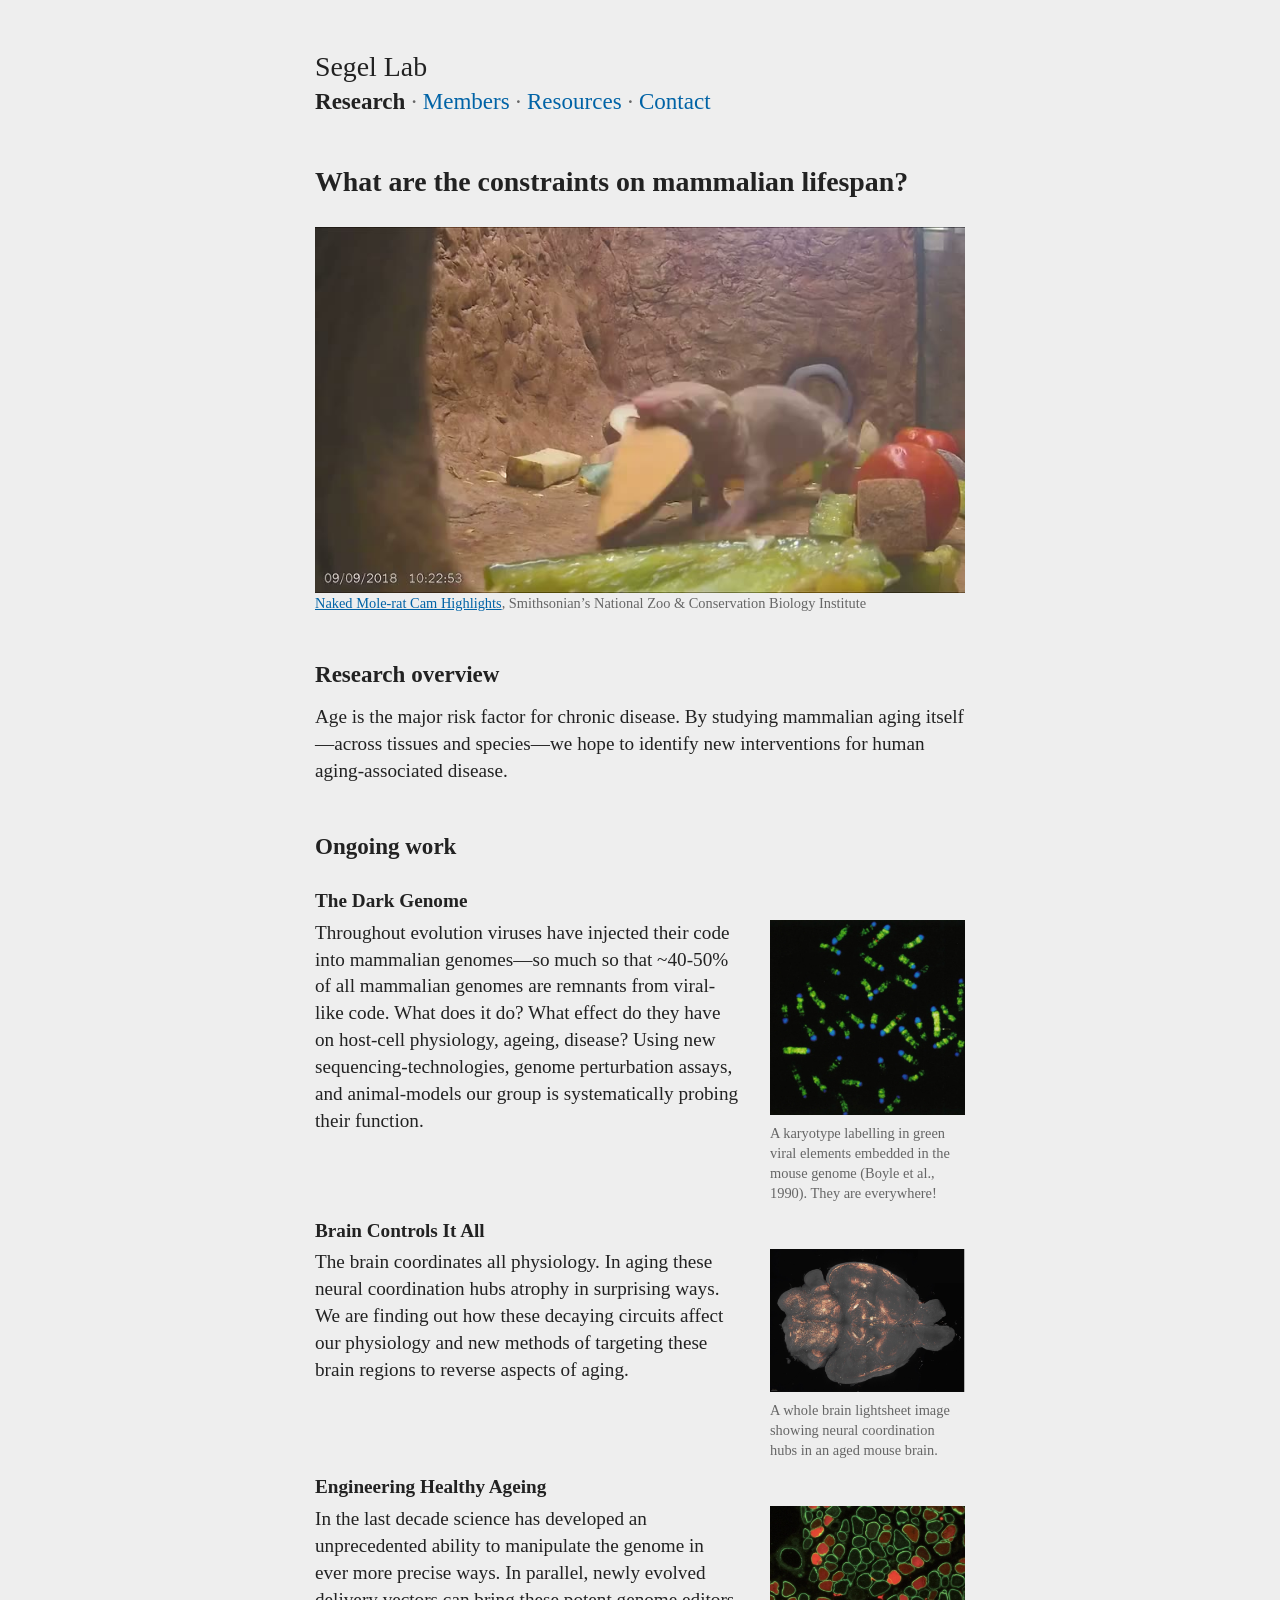
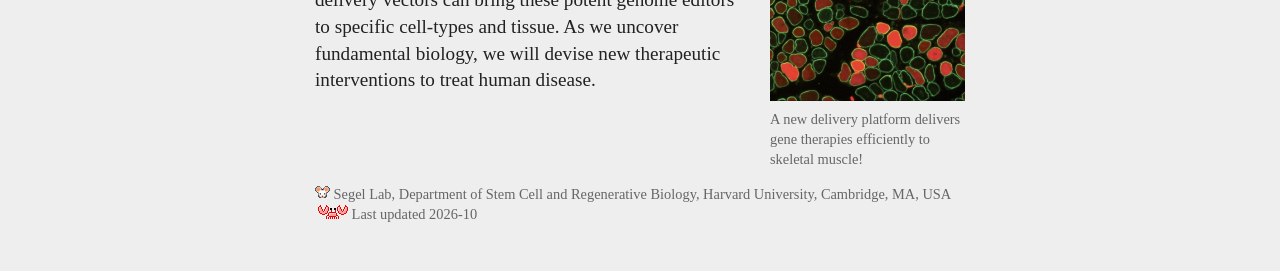
==== index.html @ d128a126 "website" ====
<!doctype html>
<html lang="en">
  <head>
    <meta charset="utf-8" />
    <meta name="viewport" content="width=device-width, initial-scale=1" />
    <title>About - Segel Lab</title>
    <meta
      name="description"
      content="The Segel Lab studies the constraints on mammalian lifespan at the Department of Stem Cell and Regenerative Biology, Harvard University."
    />
    <link rel="stylesheet" href="style.css" />
    <link rel="icon" href="img/favicon.svg" type="image/svg+xml" />
  </head>
  <body>
    <header>
      <a href="index.html" class="brand">Segel Lab</a>
      <nav>
        <ul>
          <li><a href="index.html" aria-current="page">Research</a></li>
          <li><a href="members.html">Members</a></li>
          <li><a href="resources.html">Resources</a></li>
          <li><a href="contact.html">Contact</a></li>
        </ul>
      </nav>
    </header>

    <h1>What are the constraints on mammalian lifespan?</h1>

    <figure class="cam">
      <video
        src="img/molerat.mp4"
        poster="img/molerat.jpg"
        title="Naked mole rat cam"
        autoplay
        muted
        loop
        playsinline
      ></video>
      <img
        class="cam-still"
        src="img/molerat.jpg"
        alt="A naked mole rat feeding on vegetables in its burrow."
      />
      <figcaption>
        <a href="https://www.youtube.com/watch?v=ZL0afYeNxtY"
          >Naked Mole-rat Cam Highlights</a
        >, Smithsonian&rsquo;s National Zoo &amp; Conservation Biology Institute
      </figcaption>
    </figure>

    <h2>Research overview</h2>

    <p>
      Age is the major risk factor for chronic disease. By studying mammalian
      aging itself—across tissues and species—we hope to identify new
      interventions for human aging-associated disease.
    </p>

    <h2>Ongoing work</h2>

    <section>
      <h3>The Dark Genome</h3>
      <figure>
        <img
          src="img/karyotype.jpg"
          width="1400"
          height="1400"
          loading="lazy"
          alt="Mouse karyotype with viral elements embedded throughout the genome labelled in green."
        />
        <figcaption>
          A karyotype labelling in green viral elements embedded in the mouse
          genome (Boyle et al., 1990). They are everywhere!
        </figcaption>
      </figure>
      <p>
        Throughout evolution viruses have injected their code into mammalian
        genomes—so much so that ~40-50% of all mammalian genomes are remnants
        from viral-like code. What does it do? What effect do they have on
        host-cell physiology, ageing, disease? Using new
        sequencing-technologies, genome perturbation assays, and animal-models
        our group is systematically probing their function.
      </p>
    </section>

    <section>
      <h3>Brain Controls It All</h3>
      <figure>
        <img
          src="img/lightsheet.jpg"
          width="1400"
          height="1023"
          loading="lazy"
          alt="Whole-brain lightsheet microscopy image of an aged mouse brain, showing neural coordination hubs."
        />
        <figcaption>
          A whole brain lightsheet image showing neural coordination hubs in an
          aged mouse brain.
        </figcaption>
      </figure>
      <p>
        The brain coordinates all physiology. In aging these neural coordination
        hubs atrophy in surprising ways. We are finding out how these decaying
        circuits affect our physiology and new methods of targeting these brain
        regions to reverse aspects of aging.
      </p>
    </section>

    <section>
      <h3>Engineering Healthy Ageing</h3>
      <figure>
        <img
          src="img/muscle-delivery.jpg"
          width="1400"
          height="1400"
          loading="lazy"
          alt="Fluorescence imaging of skeletal muscle showing efficient gene therapy delivery by a new vector platform."
        />
        <figcaption>
          A new delivery platform delivers gene therapies efficiently to
          skeletal muscle!
        </figcaption>
      </figure>
      <p>
        In the last decade science has developed an unprecedented ability to
        manipulate the genome in ever more precise ways. In parallel, newly
        evolved delivery vectors can bring these potent genome editors to
        specific cell-types and tissue. As we uncover fundamental biology, we
        will devise new therapeutic interventions to treat human disease.
      </p>
    </section>

    <footer>
      <img src="img/mouse.gif" alt="" width="15" height="13" />
      Segel Lab, Department of Stem Cell and Regenerative Biology, Harvard
      University, Cambridge, MA, USA<br />
      <img src="img/crab.gif" alt="" width="33" height="15" />
      Last updated 2026-10
    </footer>
  </body>
</html>
---- style.css ----
html {
  -webkit-text-size-adjust: 100%;
  font-size: 120%;
}

:root {
  --font: Times New Roman, serif;

  --size-body: 1rem;
  --size-caption: 0.75rem;
  --size-h1: 1.45rem;
  --size-h2: 1.2rem;
  --size-h3: var(--size-body);

  --weight-bold: 700;

  --bg: #eee;
  --fg: #222;
  --link: #0063a6;
  --muted: #666;
  --visited: #941352;

  --leading-body: 1.4;
  --leading-snug: 1.3;
  --leading-tight: 1.2;

  --space-lg: 2.5rem;
  --space-md: 1.5rem;
  --space-sm: 0.8rem;
  --space-xs: 0.3rem;

  --measure: 650px;
}

body {
  background: var(--bg);
  color: var(--fg);
  font-family: var(--font);
  font-size: var(--size-body);
  line-height: var(--leading-body);
  margin: var(--space-lg) auto;
  max-width: var(--measure);
  overflow-wrap: break-word;
  padding: 0 var(--space-md);
}

h1 {
  font-size: var(--size-h1);
  line-height: var(--leading-tight);
  margin: 0 0 var(--space-md);
}

h2 {
  clear: both;
  font-size: var(--size-h2);
  line-height: var(--leading-tight);
  margin: var(--space-lg) 0 var(--space-sm);
}

h3 {
  clear: both;
  font-size: var(--size-h3);
  line-height: var(--leading-snug);
  margin: var(--space-md) 0 var(--space-xs);
}

p {
  margin: 0 0 var(--space-sm);
}

a {
  color: var(--link);
}

a:visited {
  color: var(--visited);
}

:focus-visible {
  outline: 2px solid var(--link);
  outline-offset: 2px;
}

img {
  height: auto;
  max-width: 100%;
}

figcaption {
  color: var(--muted);
  font-size: var(--size-caption);
}

header {
  margin-bottom: var(--space-lg);
}

.brand:link,
.brand:visited {
  color: var(--fg);
  font-size: var(--size-h1);
  text-decoration: none;
}

nav {
  font-size: var(--size-h2);
  line-height: var(--leading-snug);
}

nav ul {
  list-style: none;
  margin: 0;
  padding: 0;
}

nav li {
  display: inline;
}

nav li:not(:last-child)::after {
  color: var(--muted);
  content: " · ";
}

nav a {
  text-decoration: none;
}

nav a:hover {
  text-decoration: underline;
}

nav [aria-current="page"] {
  color: var(--fg);
  font-weight: var(--weight-bold);
}

figure {
  margin: 0 0 var(--space-md);
}

.cam video {
  aspect-ratio: 16 / 9;
  display: block;
  width: 100%;
}

.cam-still {
  display: none;
}

.member {
  clear: both;
  display: flow-root;
  margin-bottom: var(--space-lg);
}

.member img {
  aspect-ratio: 4 / 5;
  float: right;
  margin-left: var(--space-md);
  object-fit: cover;
  width: 8rem;
}

.member h2 {
  clear: none;
  margin-top: 0;
}

section figure {
  float: right;
  margin: 0 0 var(--space-sm) var(--space-md);
  width: 30%;
}

section figure img {
  width: 100%;
}

footer {
  clear: both;
  color: var(--muted);
  font-size: var(--size-caption);
  line-height: var(--leading-snug);
}

@media (prefers-reduced-motion: reduce) {
  .cam video {
    display: none;
  }

  .cam-still {
    display: block;
  }
}

@media (max-width: 30rem) {
  .member img {
    float: none;
    margin: 0 0 var(--space-sm);
  }

  section figure {
    float: none;
    margin: 0 0 var(--space-sm);
    width: 100%;
  }
}
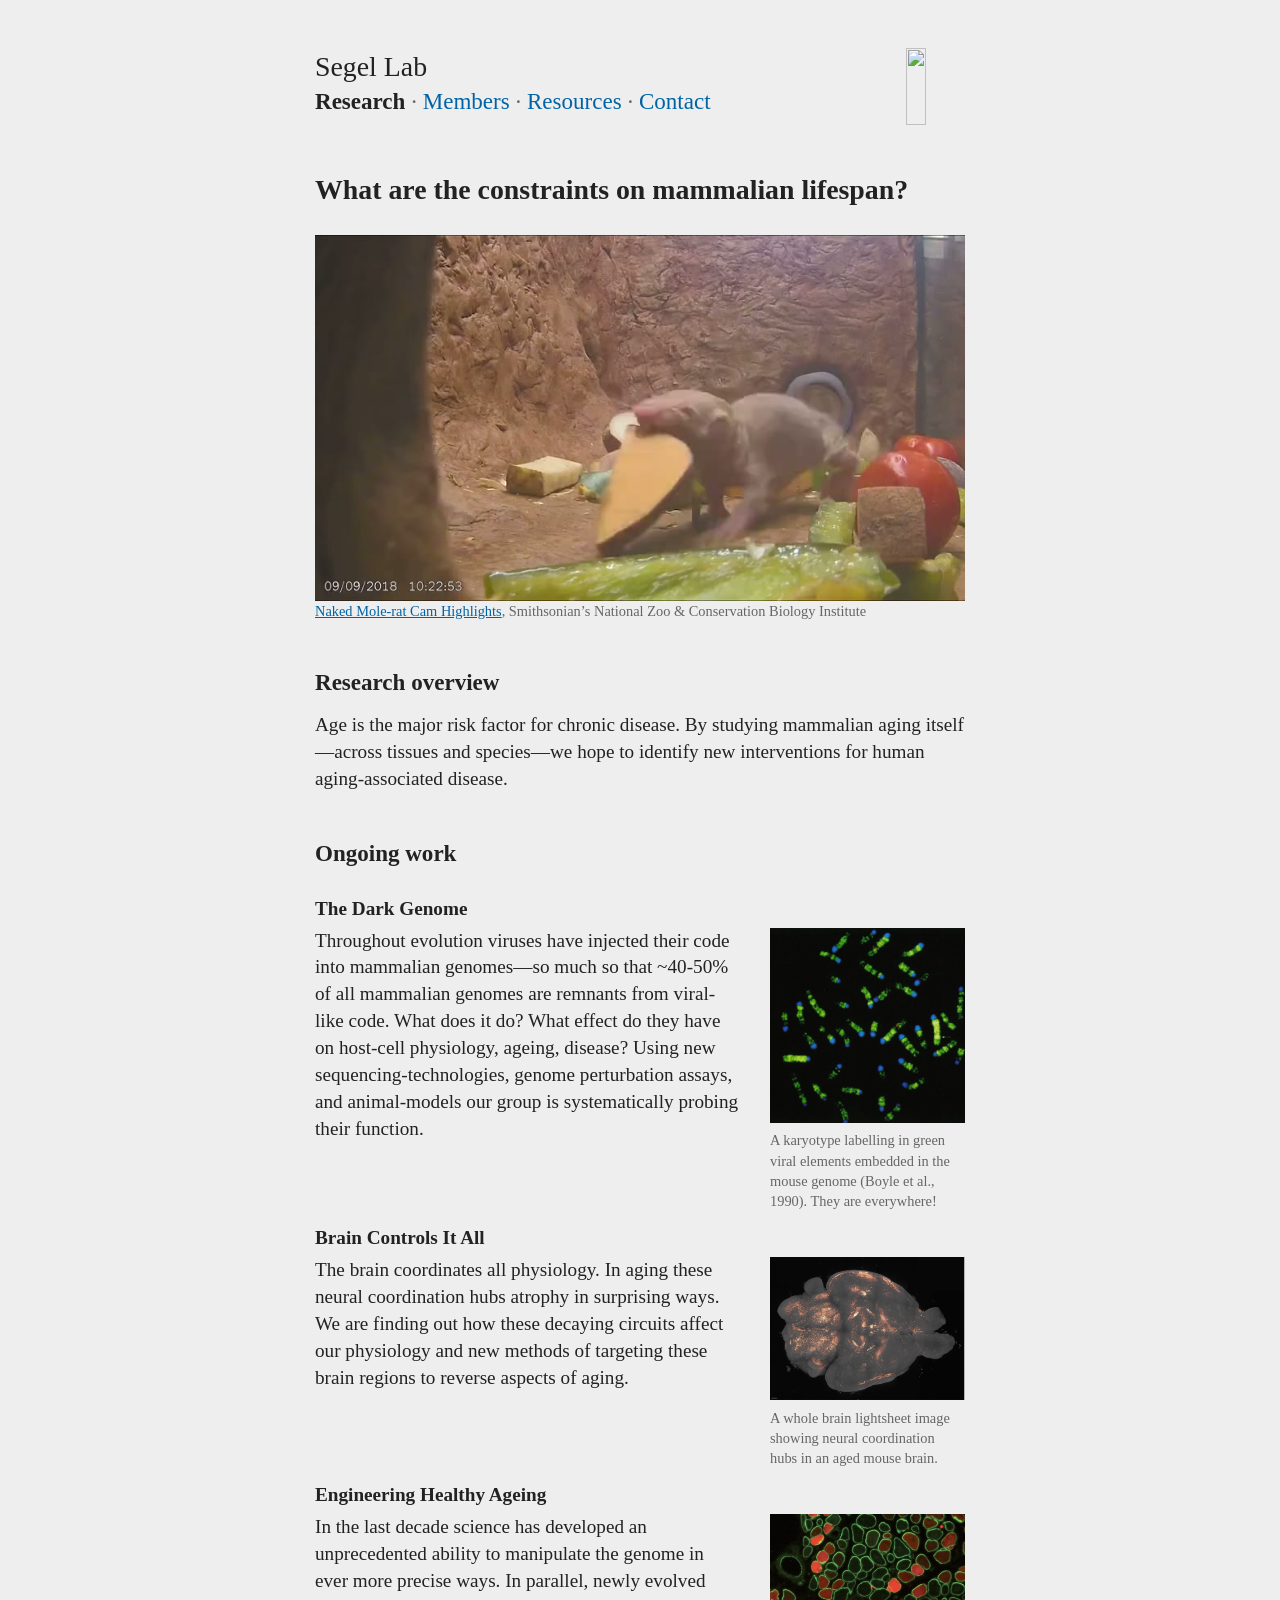
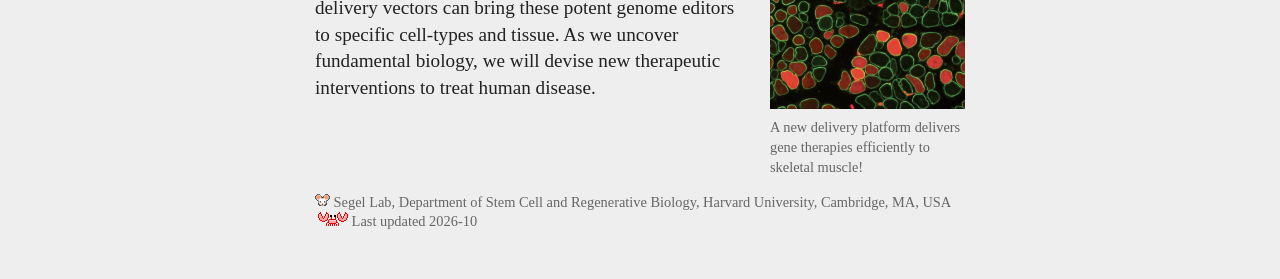
==== commit 92edab09: "add gif" ====
--- a/index.html
+++ b/index.html
@@ -13,6 +13,7 @@
   </head>
   <body>
     <header>
+      <img class="dna" src="img/dna.gif" alt="" width="92" height="120" />
       <a href="index.html" class="brand">Segel Lab</a>
       <nav>
         <ul>
--- a/style.css
+++ b/style.css
@@ -92,7 +92,14 @@
 }
 
 header {
+  display: flow-root;
   margin-bottom: var(--space-lg);
+}
+
+.dna {
+  float: right;
+  height: 4rem;
+  width: auto;
 }
 
 .brand:link,
@@ -193,6 +200,10 @@
   .cam-still {
     display: block;
   }
+
+  .dna {
+    display: none;
+  }
 }
 
 @media (max-width: 30rem) {
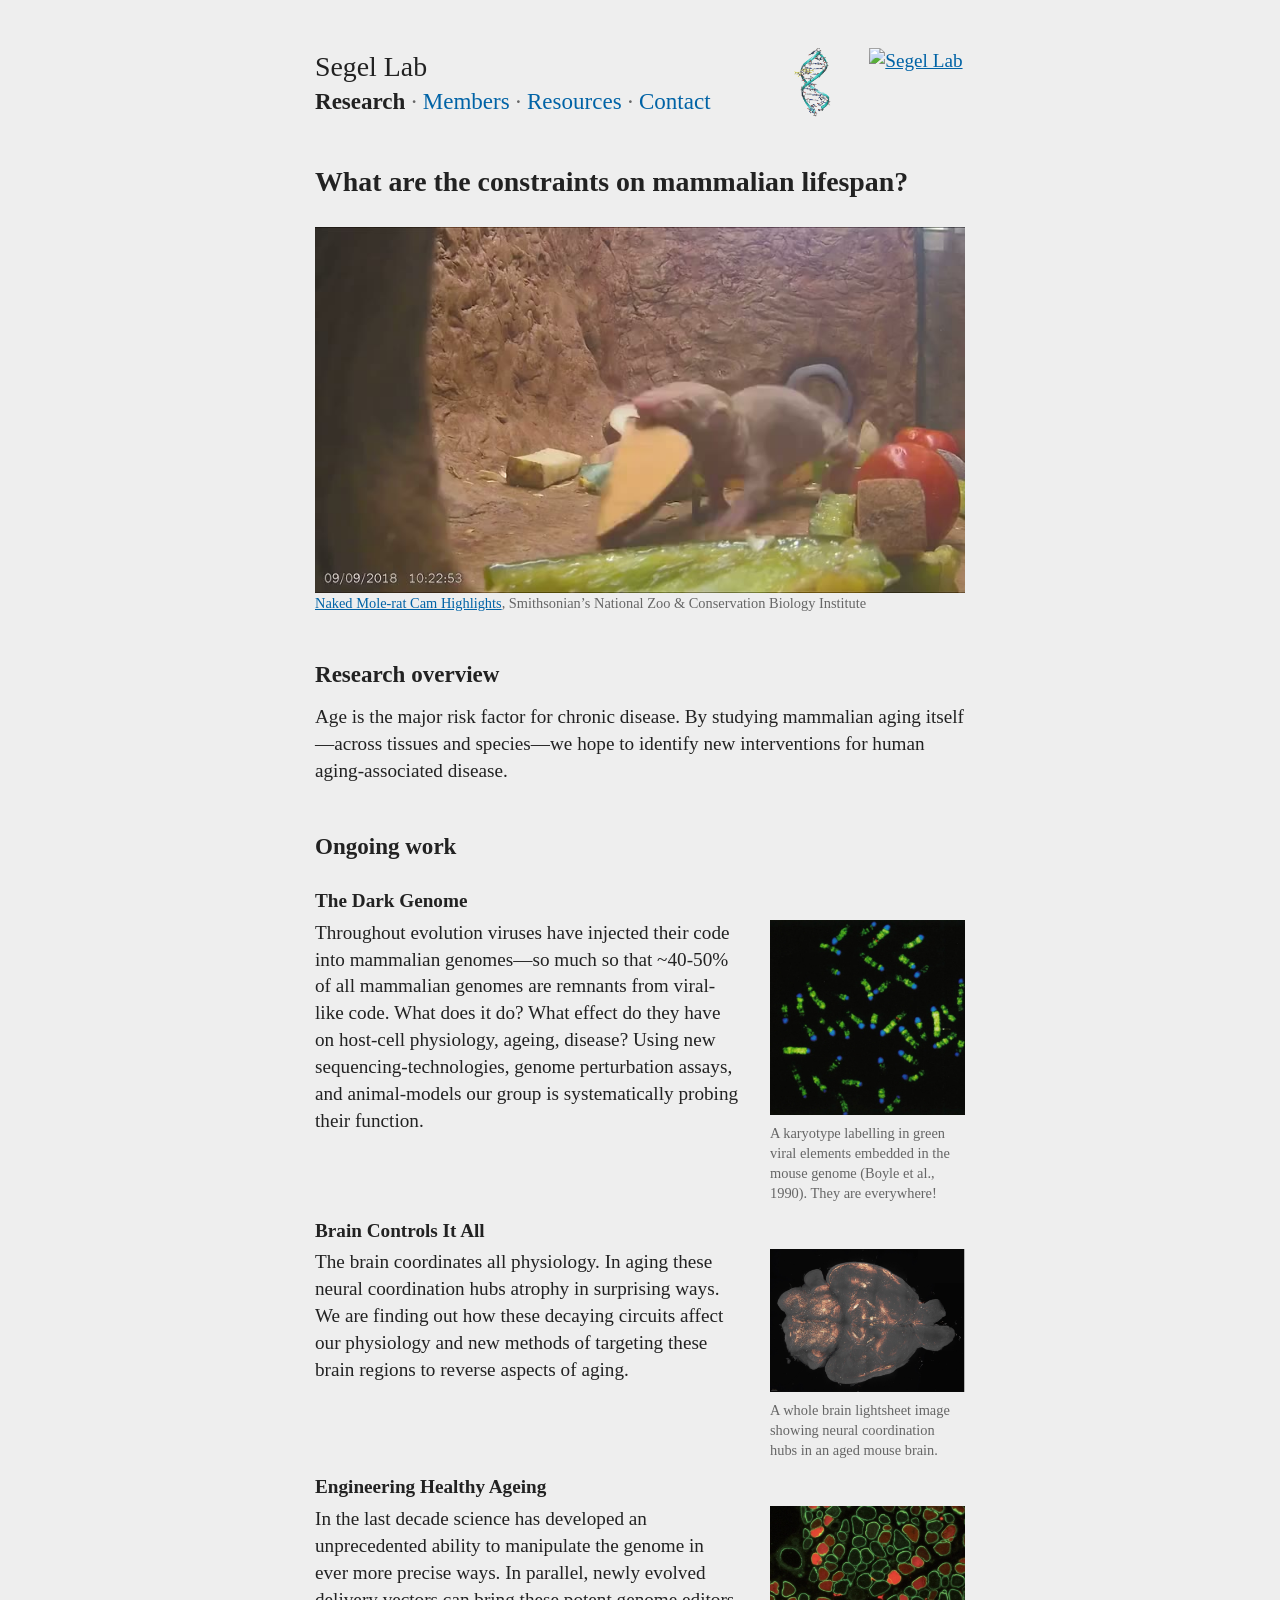
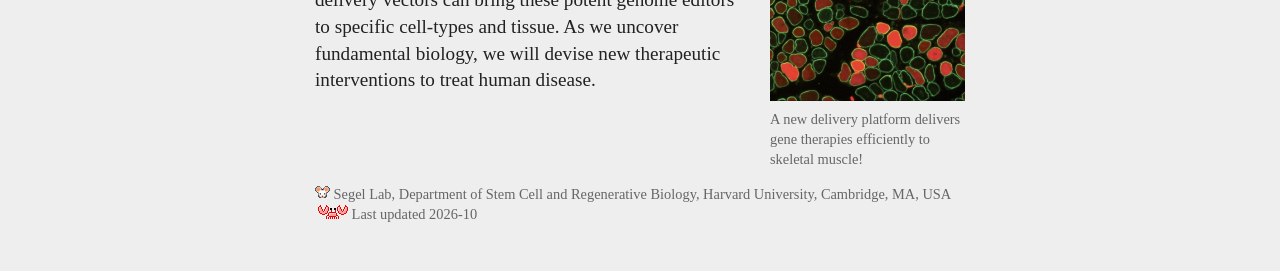
==== commit f5929884: "add favicon and logo" ====
--- a/index.html
+++ b/index.html
@@ -9,20 +9,24 @@
       content="The Segel Lab studies the constraints on mammalian lifespan at the Department of Stem Cell and Regenerative Biology, Harvard University."
     />
     <link rel="stylesheet" href="style.css" />
-    <link rel="icon" href="img/favicon.svg" type="image/svg+xml" />
+    <link rel="icon" href="img/favicon.png" type="image/png" />
+    <link rel="apple-touch-icon" href="img/favicon.png" />
   </head>
   <body>
     <header>
+      <div class="title">
+        <a href="index.html" class="brand">Segel Lab</a>
+        <nav>
+          <ul>
+            <li><a href="index.html" aria-current="page">Research</a></li>
+            <li><a href="members.html">Members</a></li>
+            <li><a href="resources.html">Resources</a></li>
+            <li><a href="contact.html">Contact</a></li>
+          </ul>
+        </nav>
+      </div>
       <img class="dna" src="img/dna.gif" alt="" width="92" height="120" />
-      <a href="index.html" class="brand">Segel Lab</a>
-      <nav>
-        <ul>
-          <li><a href="index.html" aria-current="page">Research</a></li>
-          <li><a href="members.html">Members</a></li>
-          <li><a href="resources.html">Resources</a></li>
-          <li><a href="contact.html">Contact</a></li>
-        </ul>
-      </nav>
+      <a href="index.html" class="logo"><img src="img/logo.png" alt="Segel Lab" width="500" height="360" /></a>
     </header>
 
     <h1>What are the constraints on mammalian lifespan?</h1>
--- a/style.css
+++ b/style.css
@@ -92,14 +92,14 @@
 }
 
 header {
-  display: flow-root;
+  align-items: center;
+  display: flex;
+  gap: var(--space-md);
   margin-bottom: var(--space-lg);
 }
 
-.dna {
-  float: right;
-  height: 4rem;
-  width: auto;
+.title {
+  margin-right: auto;
 }
 
 .brand:link,
@@ -107,6 +107,15 @@
   color: var(--fg);
   font-size: var(--size-h1);
   text-decoration: none;
+}
+
+.dna,
+.logo img {
+  display: block;
+  height: calc(
+    var(--size-h1) * var(--leading-body) + var(--size-h2) * var(--leading-snug)
+  );
+  width: auto;
 }
 
 nav {
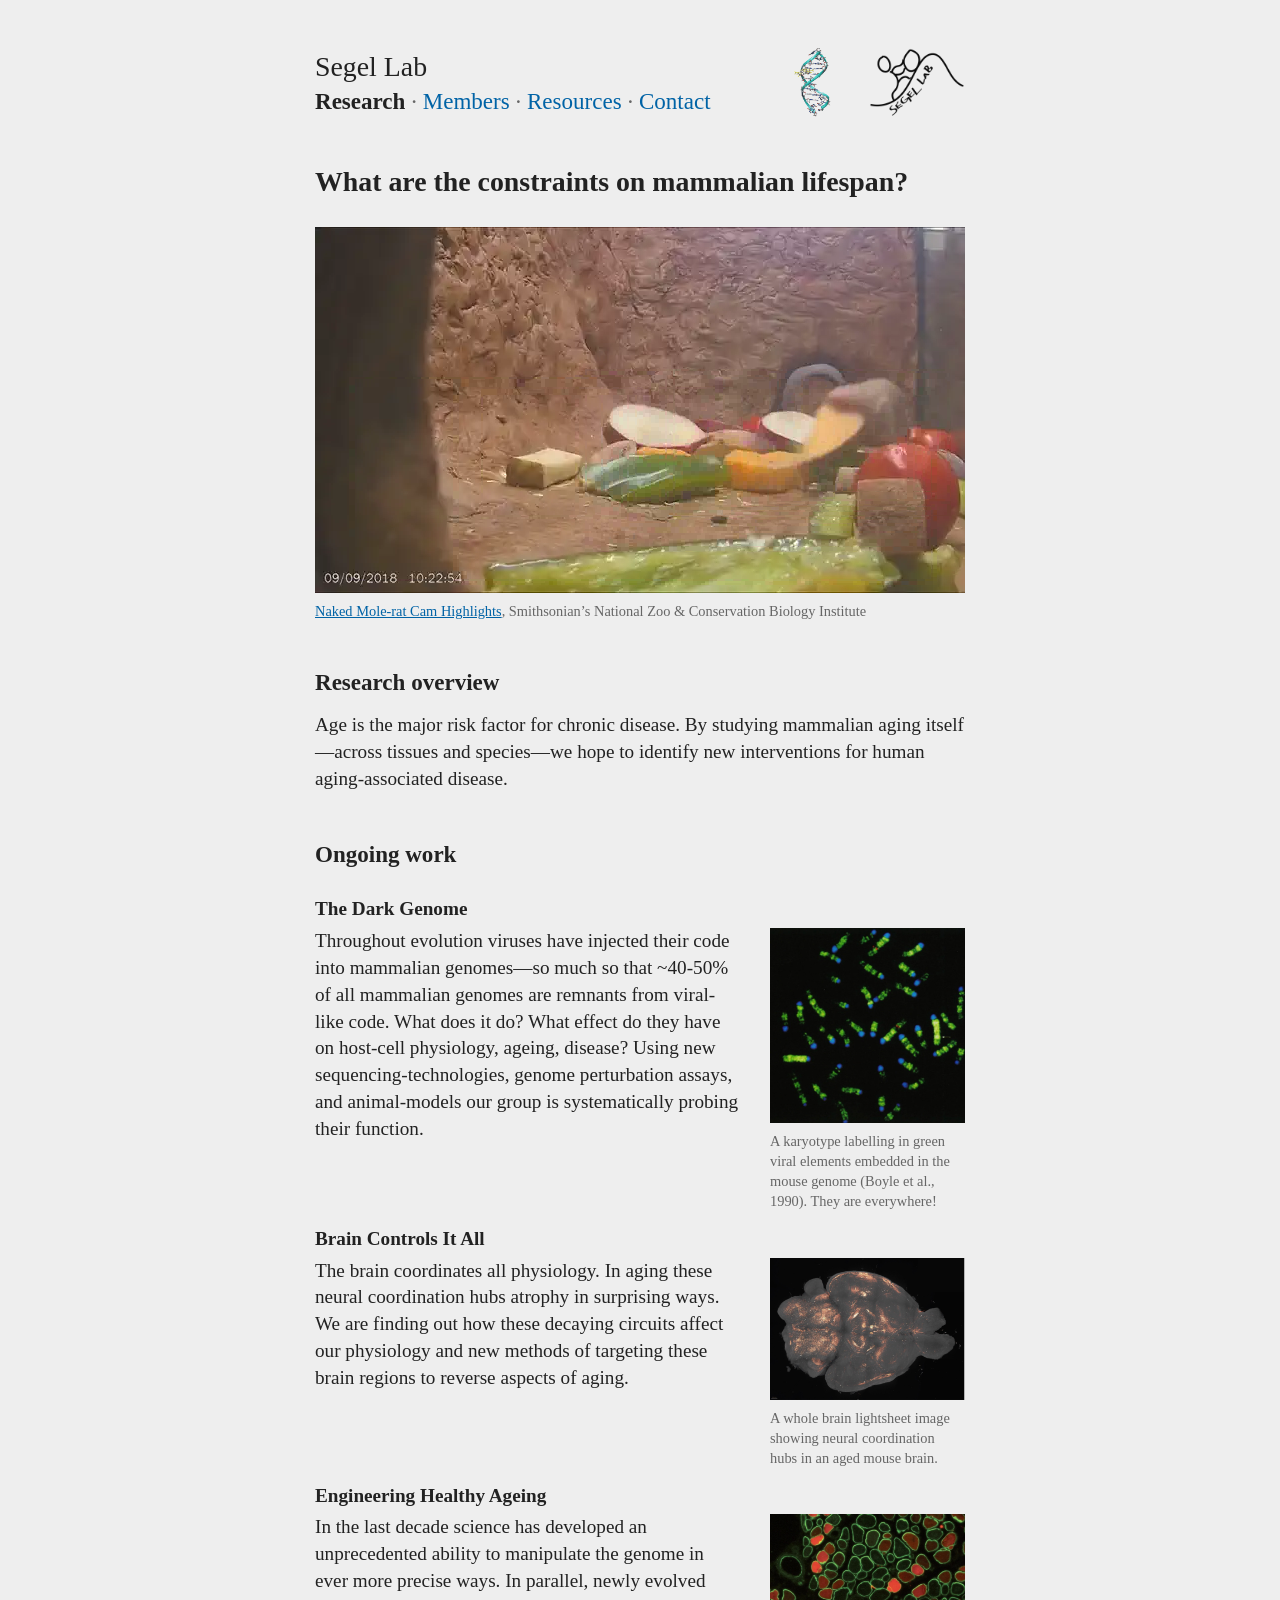
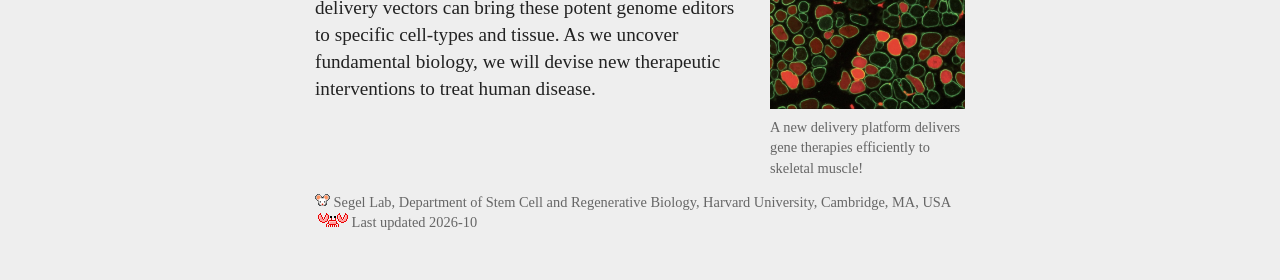
==== commit 63574831: "use webp for mole rat" ====
--- a/index.html
+++ b/index.html
@@ -32,15 +32,13 @@
     <h1>What are the constraints on mammalian lifespan?</h1>
 
     <figure class="cam">
-      <video
-        src="img/molerat.mp4"
-        poster="img/molerat.jpg"
-        title="Naked mole rat cam"
-        autoplay
-        muted
-        loop
-        playsinline
-      ></video>
+      <img
+        class="cam-loop"
+        src="img/molerat.webp"
+        alt="A naked mole rat feeding on vegetables in its burrow."
+        width="650"
+        height="366"
+      />
       <img
         class="cam-still"
         src="img/molerat.jpg"
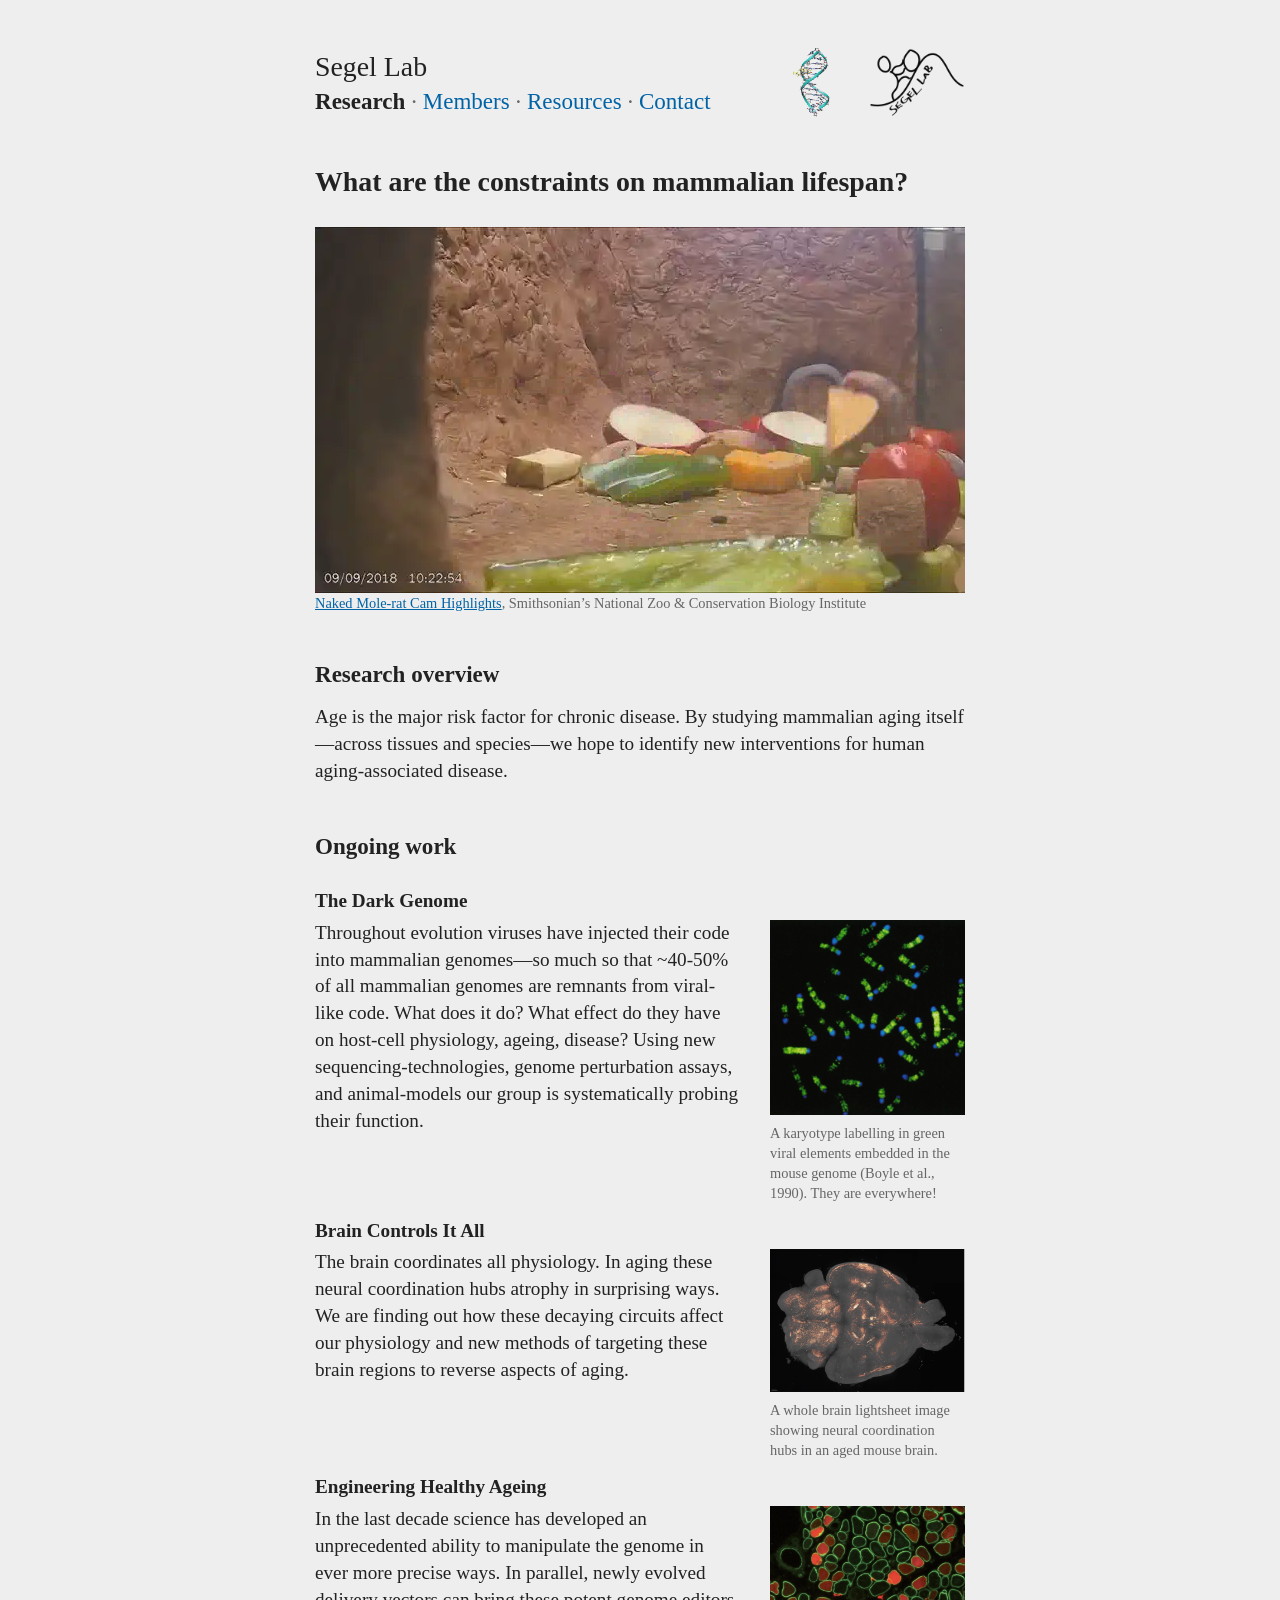
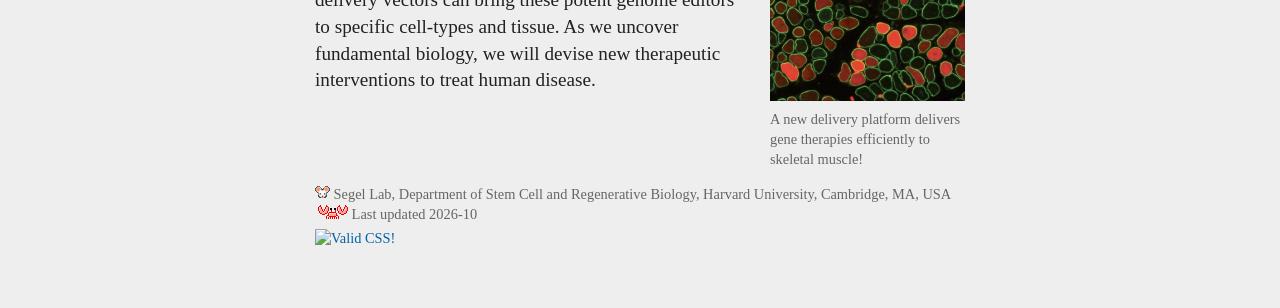
==== commit 901d2e34: "add css badge" ====
--- a/index.html
+++ b/index.html
@@ -139,6 +139,8 @@
       University, Cambridge, MA, USA<br />
       <img src="img/crab.gif" alt="" width="33" height="15" />
       Last updated 2026-10
+      <br />
+      <a href="https://jigsaw.w3.org/css-validator/check/referer"><img class="badge" src="https://jigsaw.w3.org/css-validator/images/vcss" alt="Valid CSS!" width="88" height="31" /></a>
     </footer>
   </body>
 </html>
--- a/style.css
+++ b/style.css
@@ -155,7 +155,7 @@
   margin: 0 0 var(--space-md);
 }
 
-.cam video {
+.cam-loop {
   aspect-ratio: 16 / 9;
   display: block;
   width: 100%;
@@ -194,6 +194,11 @@
   width: 100%;
 }
 
+.badge {
+  display: inline-block;
+  margin-top: var(--space-xs);
+}
+
 footer {
   clear: both;
   color: var(--muted);
@@ -202,7 +207,7 @@
 }
 
 @media (prefers-reduced-motion: reduce) {
-  .cam video {
+  .cam-loop {
     display: none;
   }
 
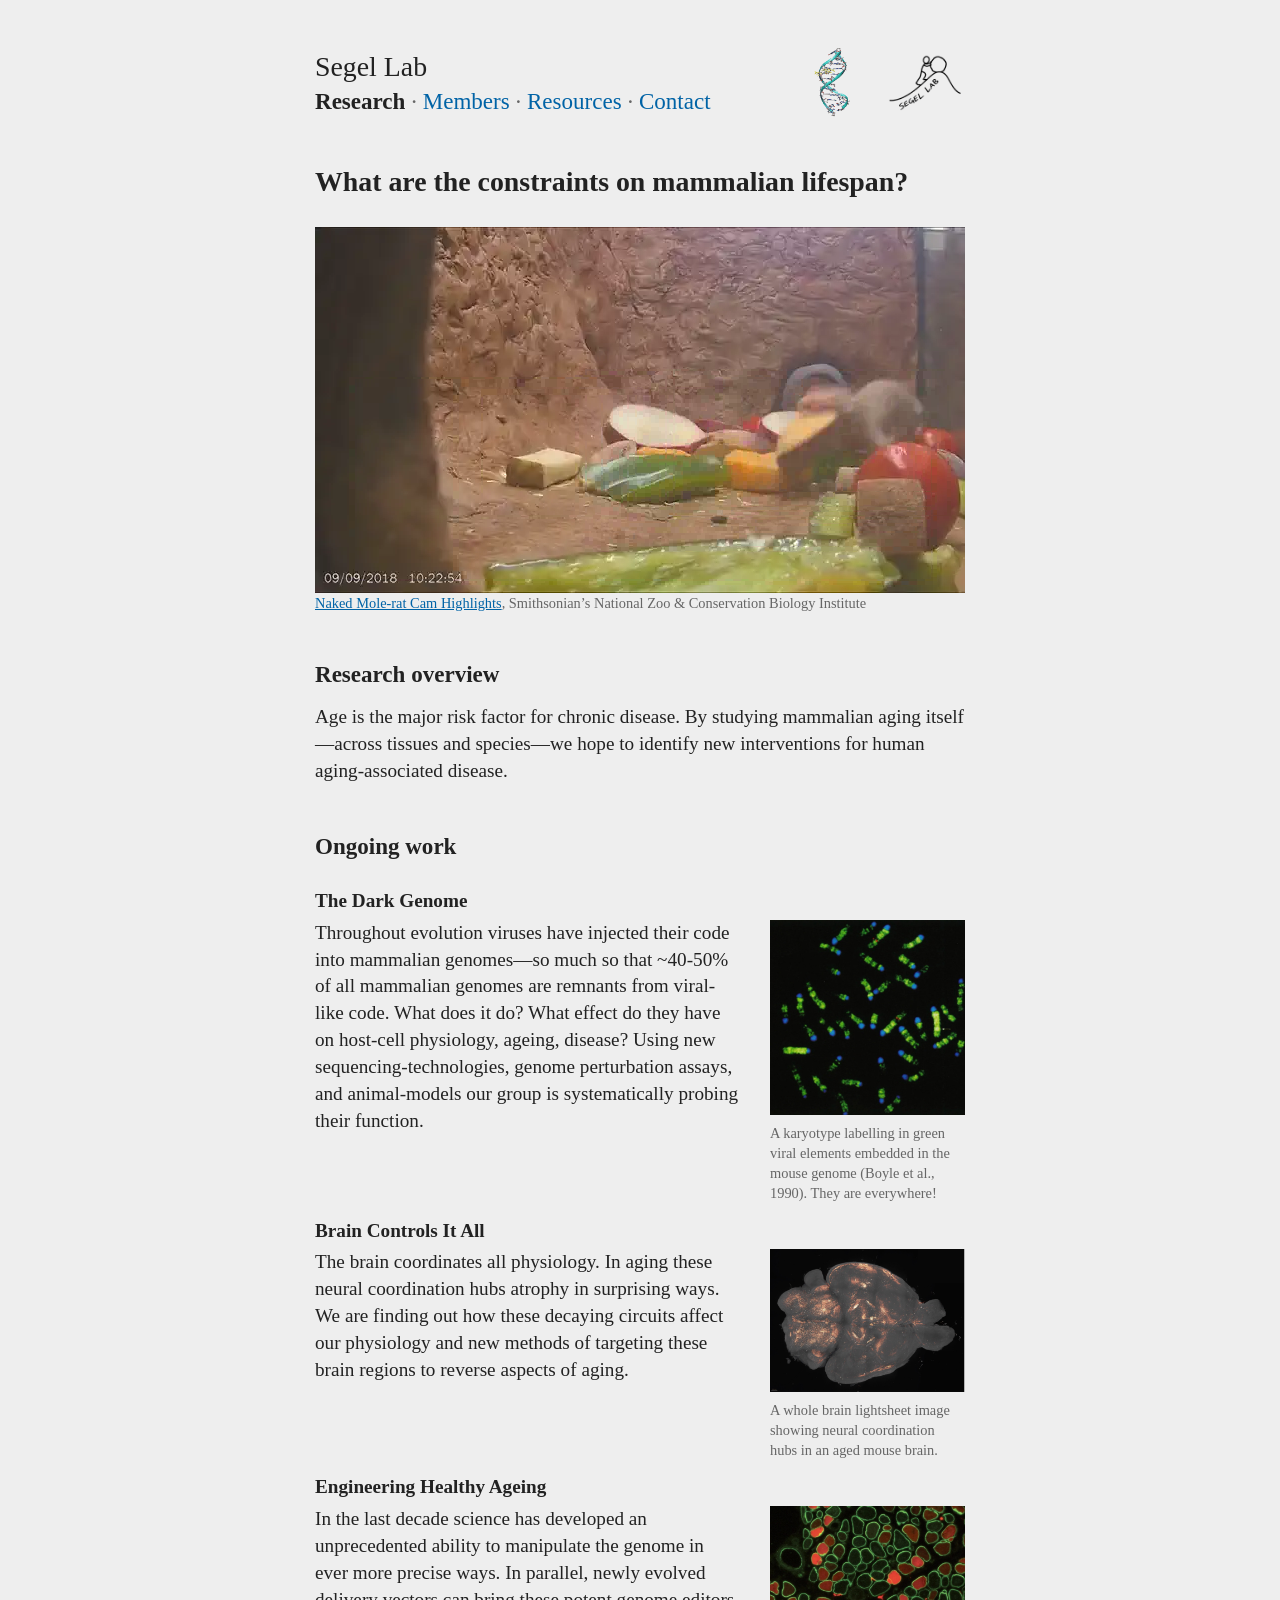
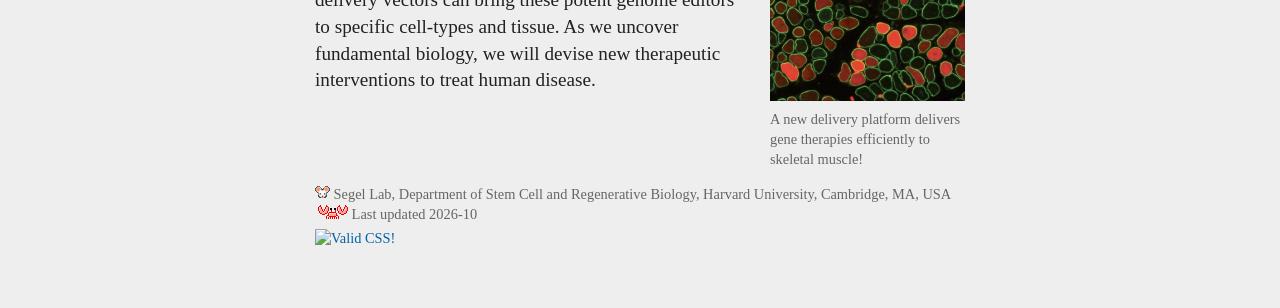
==== commit de647413: "animated logo" ====
--- a/index.html
+++ b/index.html
@@ -14,19 +14,19 @@
   </head>
   <body>
     <header>
-      <div class="title">
-        <a href="index.html" class="brand">Segel Lab</a>
-        <nav>
-          <ul>
-            <li><a href="index.html" aria-current="page">Research</a></li>
-            <li><a href="members.html">Members</a></li>
-            <li><a href="resources.html">Resources</a></li>
-            <li><a href="contact.html">Contact</a></li>
-          </ul>
-        </nav>
+      <a href="index.html" class="brand">Segel Lab</a>
+      <div class="marks">
+        <img class="dna" src="img/dna.gif" alt="" width="92" height="120" />
+        <a href="index.html" class="logo"><img src="img/segel-lab-animation.gif" alt="Segel Lab" width="180" height="160" /></a>
       </div>
-      <img class="dna" src="img/dna.gif" alt="" width="92" height="120" />
-      <a href="index.html" class="logo"><img src="img/logo.png" alt="Segel Lab" width="500" height="360" /></a>
+      <nav>
+        <ul>
+          <li><a href="index.html" aria-current="page">Research</a></li>
+          <li><a href="members.html">Members</a></li>
+          <li><a href="resources.html">Resources</a></li>
+          <li><a href="contact.html">Contact</a></li>
+        </ul>
+      </nav>
     </header>
 
     <h1>What are the constraints on mammalian lifespan?</h1>
--- a/style.css
+++ b/style.css
@@ -93,13 +93,22 @@
 
 header {
   align-items: center;
+  column-gap: var(--space-md);
+  display: grid;
+  grid-template-columns: 1fr auto;
+  margin-bottom: var(--space-lg);
+}
+
+.brand {
+  grid-column: 1;
+  grid-row: 1;
+}
+
+.marks {
   display: flex;
   gap: var(--space-md);
-  margin-bottom: var(--space-lg);
-}
-
-.title {
-  margin-right: auto;
+  grid-column: 2;
+  grid-row: 1 / 3;
 }
 
 .brand:link,
@@ -112,6 +121,7 @@
 .dna,
 .logo img {
   display: block;
+  flex-shrink: 0;
   height: calc(
     var(--size-h1) * var(--leading-body) + var(--size-h2) * var(--leading-snug)
   );
@@ -120,6 +130,8 @@
 
 nav {
   font-size: var(--size-h2);
+  grid-column: 1;
+  grid-row: 2;
   line-height: var(--leading-snug);
 }
 
@@ -221,6 +233,27 @@
 }
 
 @media (max-width: 30rem) {
+  header {
+    grid-template-columns: 1fr;
+    row-gap: var(--space-sm);
+  }
+
+  .marks {
+    grid-column: 1;
+    grid-row: 2;
+  }
+
+  nav {
+    font-size: var(--size-caption);
+    grid-column: 1;
+    grid-row: 3;
+  }
+
+  nav a {
+    display: inline-block;
+    padding: var(--space-xs) 0;
+  }
+
   .member img {
     float: none;
     margin: 0 0 var(--space-sm);
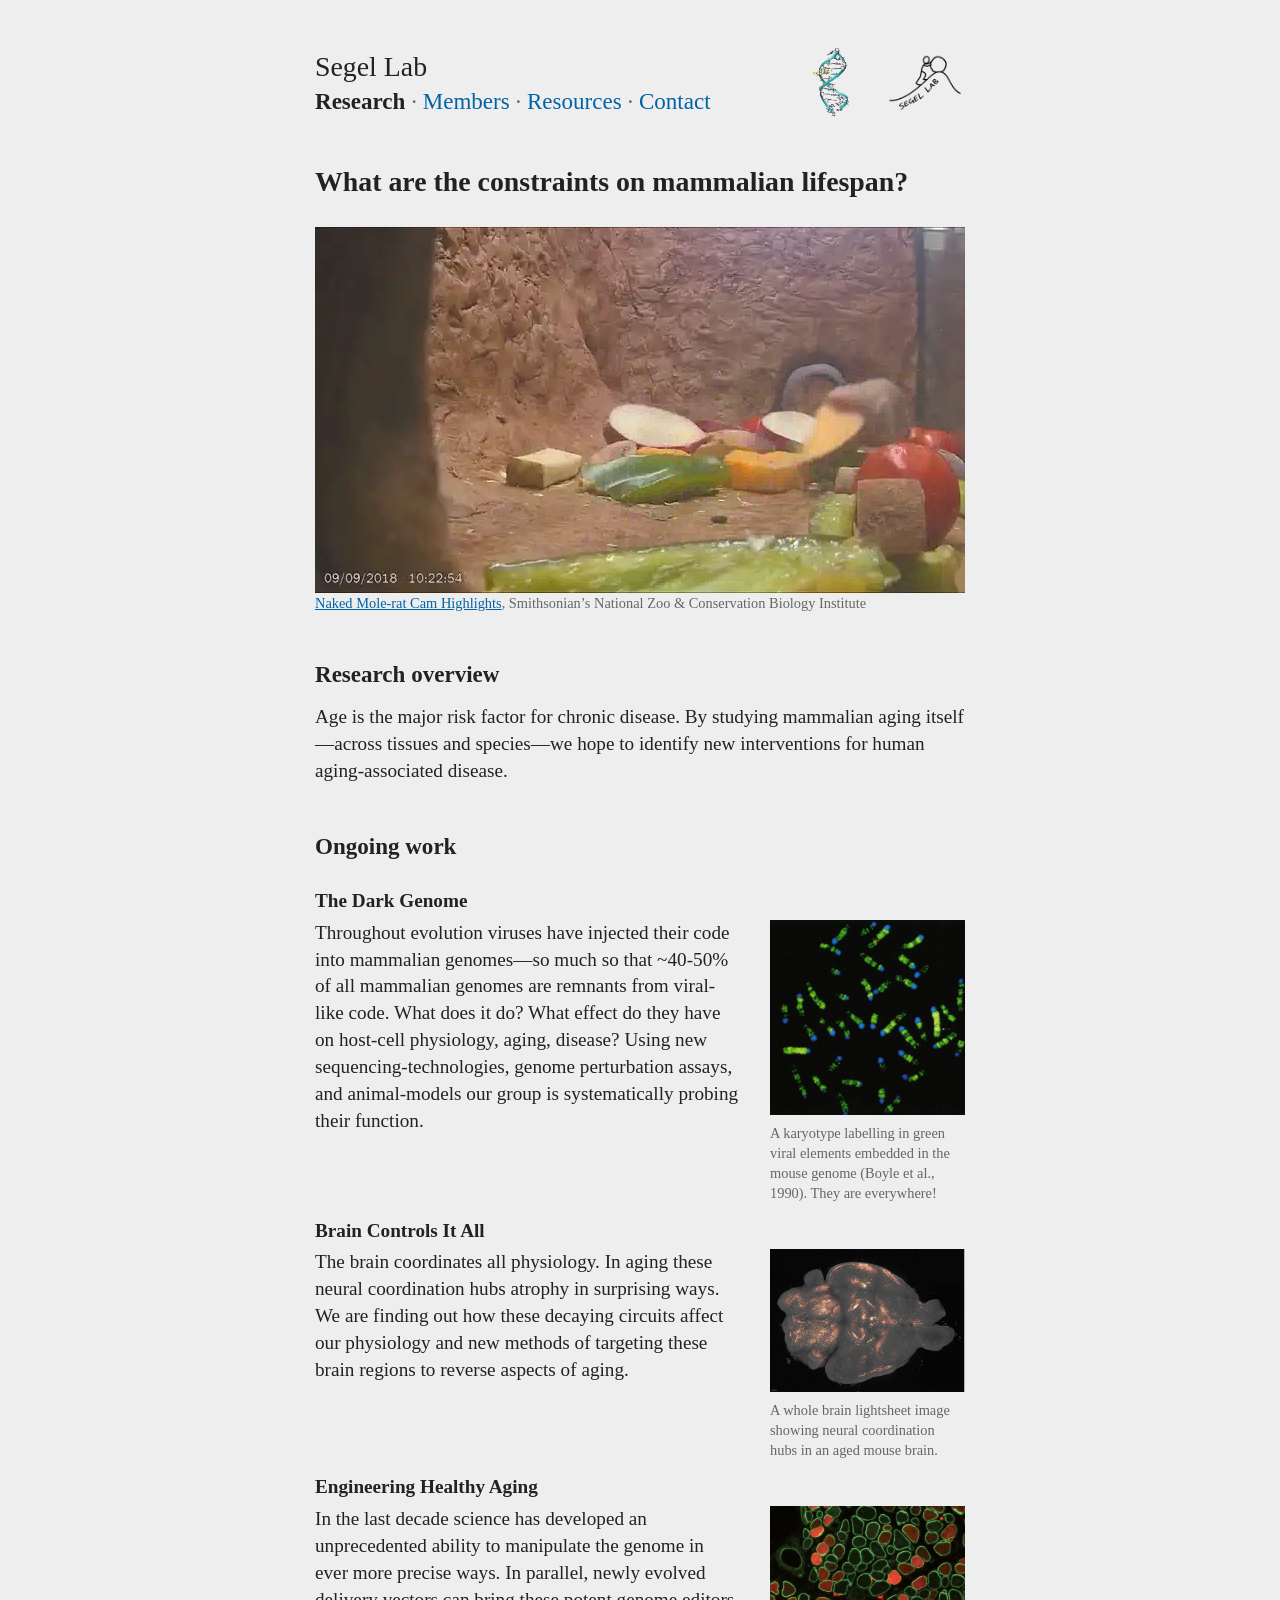
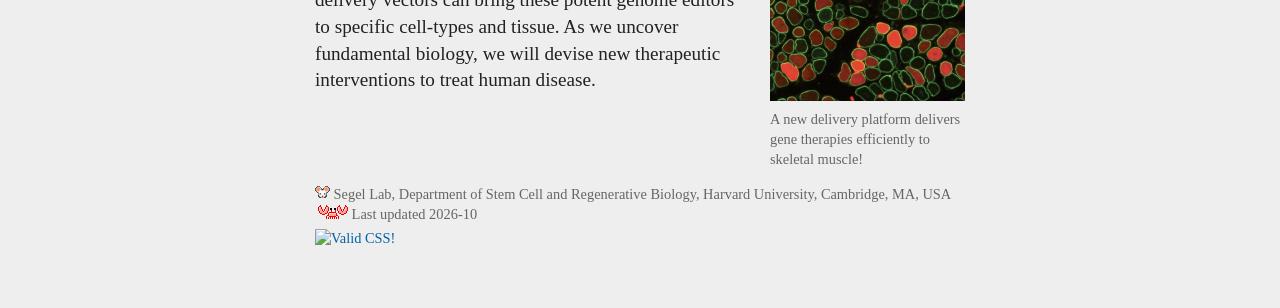
==== commit 01bbf4b6: "american spelling" ====
--- a/index.html
+++ b/index.html
@@ -17,7 +17,13 @@
       <a href="index.html" class="brand">Segel Lab</a>
       <div class="marks">
         <img class="dna" src="img/dna.gif" alt="" width="92" height="120" />
-        <a href="index.html" class="logo"><img src="img/segel-lab-animation.gif" alt="Segel Lab" width="180" height="160" /></a>
+        <a href="index.html" class="logo"
+          ><img
+            src="img/segel-lab-animation.gif"
+            alt="Segel Lab"
+            width="180"
+            height="160"
+        /></a>
       </div>
       <nav>
         <ul>
@@ -80,9 +86,9 @@
         Throughout evolution viruses have injected their code into mammalian
         genomes—so much so that ~40-50% of all mammalian genomes are remnants
         from viral-like code. What does it do? What effect do they have on
-        host-cell physiology, ageing, disease? Using new
-        sequencing-technologies, genome perturbation assays, and animal-models
-        our group is systematically probing their function.
+        host-cell physiology, aging, disease? Using new sequencing-technologies,
+        genome perturbation assays, and animal-models our group is
+        systematically probing their function.
       </p>
     </section>
 
@@ -110,7 +116,7 @@
     </section>
 
     <section>
-      <h3>Engineering Healthy Ageing</h3>
+      <h3>Engineering Healthy Aging</h3>
       <figure>
         <img
           src="img/muscle-delivery.jpg"
@@ -140,7 +146,14 @@
       <img src="img/crab.gif" alt="" width="33" height="15" />
       Last updated 2026-10
       <br />
-      <a href="https://jigsaw.w3.org/css-validator/check/referer"><img class="badge" src="https://jigsaw.w3.org/css-validator/images/vcss" alt="Valid CSS!" width="88" height="31" /></a>
+      <a href="https://jigsaw.w3.org/css-validator/check/referer"
+        ><img
+          class="badge"
+          src="https://jigsaw.w3.org/css-validator/images/vcss"
+          alt="Valid CSS!"
+          width="88"
+          height="31"
+      /></a>
     </footer>
   </body>
 </html>
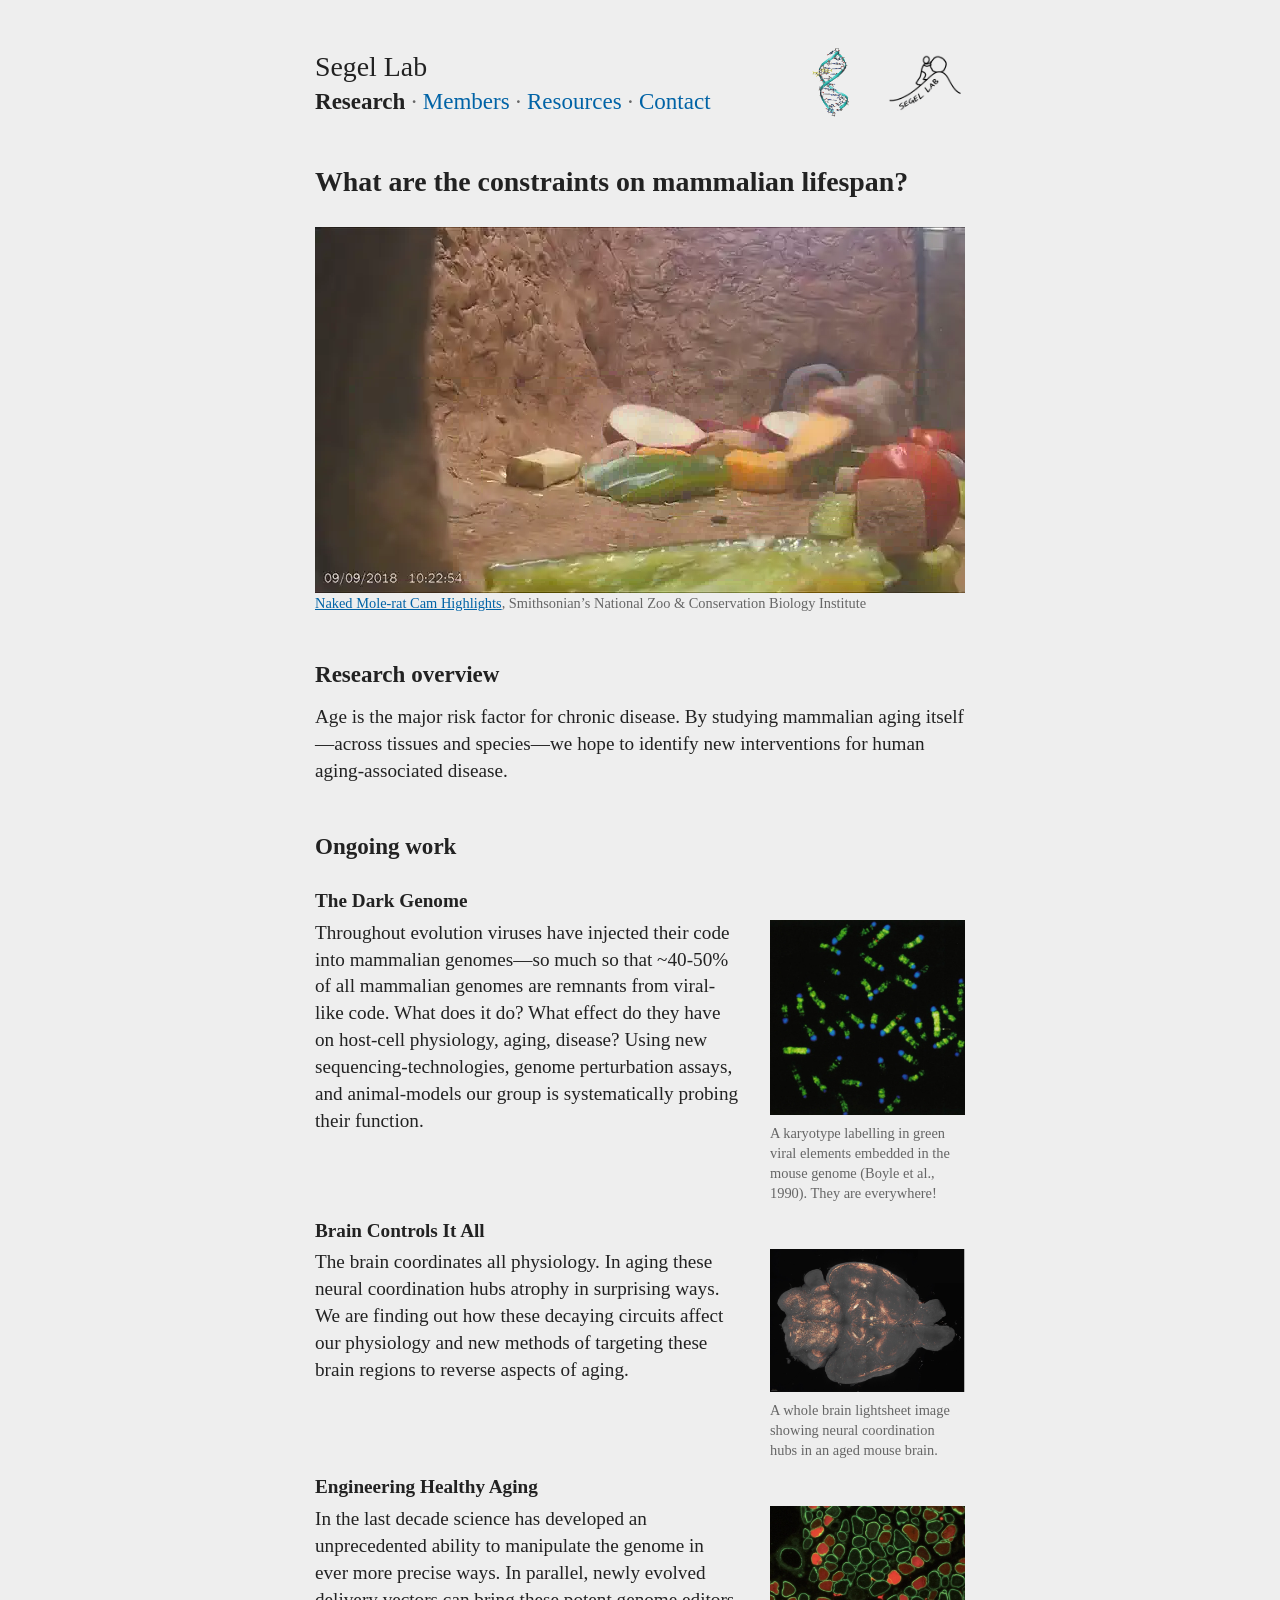
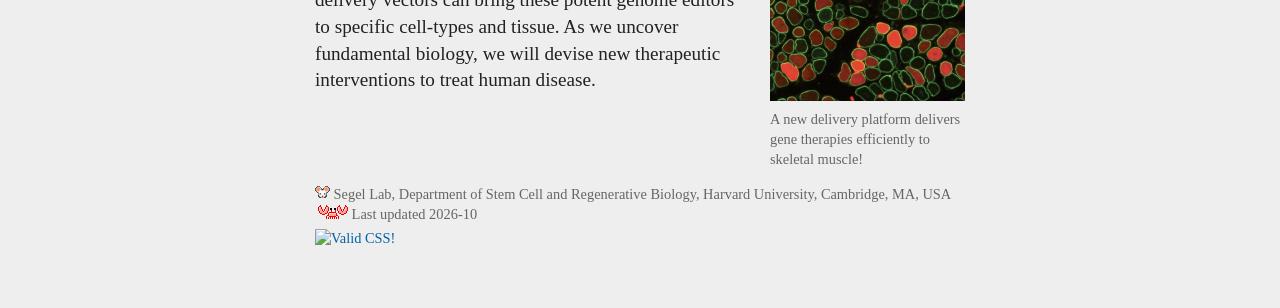
==== commit f23e7271: "add preview image" ====
--- a/index.html
+++ b/index.html
@@ -8,6 +8,7 @@
       name="description"
       content="The Segel Lab studies the constraints on mammalian lifespan at the Department of Stem Cell and Regenerative Biology, Harvard University."
     />
+    <meta property="og:image" content="https://segel.group/img/og-logo.png" />
     <link rel="stylesheet" href="style.css" />
     <link rel="icon" href="img/favicon.png" type="image/png" />
     <link rel="apple-touch-icon" href="img/favicon.png" />
